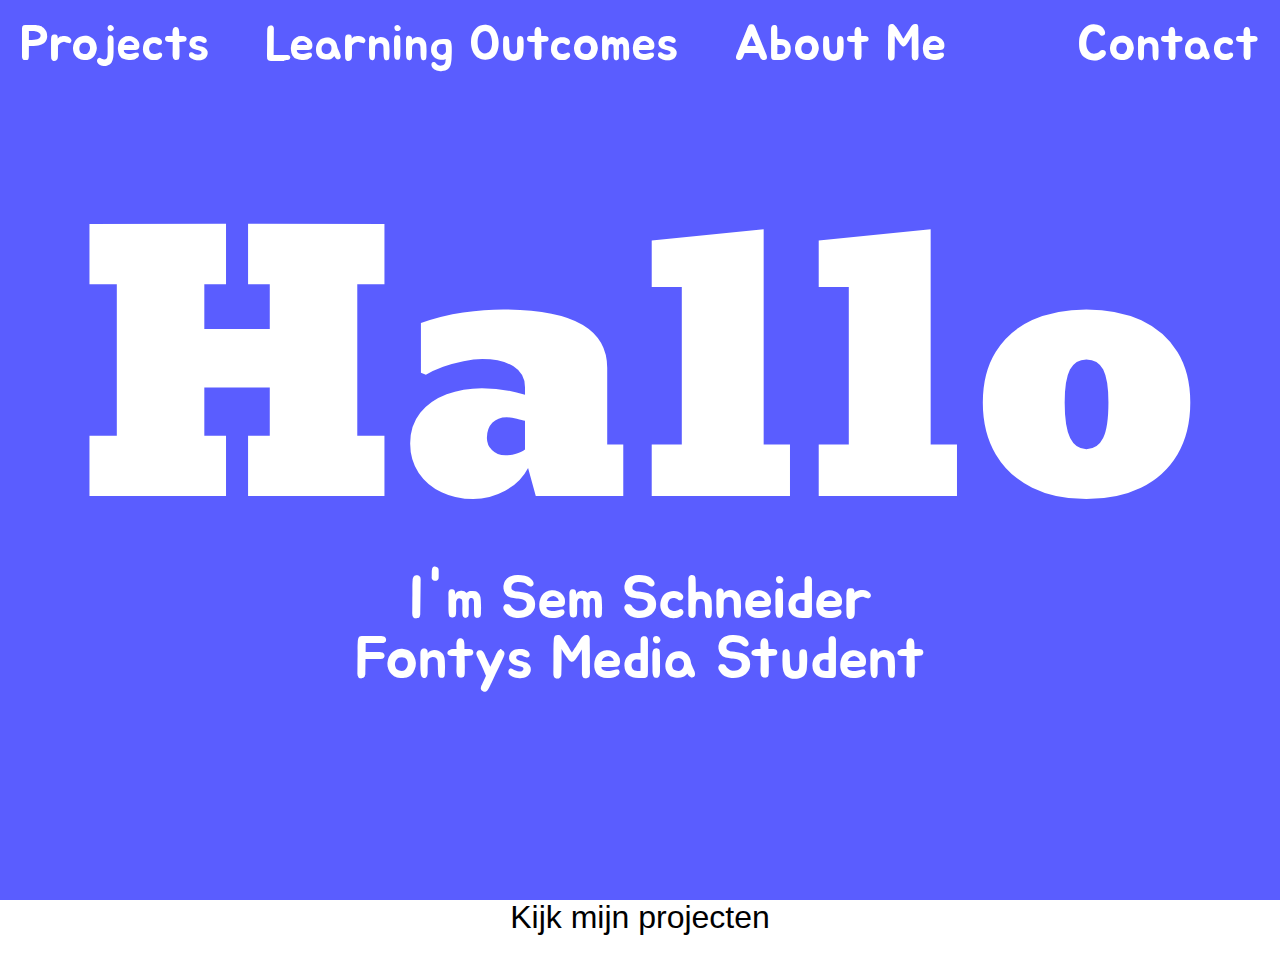
==== index.html @ 15850dd8 "homescreen" ====
<!DOCTYPE html>
<html lang="en">
<head>
    <meta charset="UTF-8">
    <meta name="viewport" content="width=device-width, initial-scale=1.0">
    <title>Sem Portfolio</title>

    <link rel="stylesheet" href="styles/Reset.css">
    <link rel="stylesheet" href="styles/Style.css">
 
    <style>
        @import url('https://fonts.googleapis.com/css2?family=Jua&family=Madimi+One&family=Ojuju:wght@200..800&display=swap');    
        @import url('https://fonts.googleapis.com/css2?family=Angkor&family=Jua&family=Madimi+One&family=Ojuju:wght@200..800&display=swap');
    </style>
        

<body>
    <header class="fullscreen-header">
        <nav class="top-nav">
            <a href="#projecten">Projects</a>
            <a href="#learning-outcomes">Learning Outcomes</a>
            <a href="#aboutMe">About Me</a>
        </nav>
        <nav class="top-nav-right">
            <a href="#contact">Contact</a>
        </nav>
        <div class="center-content">
            <h1>Hallo</h1>
            <p>I'm Sem Schneider</p>
            <p2>Fontys Media Student</p2>
        </div>
    </header>
    <section class="content-section">
        <h2>Kijk mijn projecten</h2>
        <!-- Hier kun je projectinhoud toevoegen -->
    </section>
</body>
</html>
---- styles/Style.css ----
/* Basisopmaak voor body en reset */
* {
    margin: 0;
    padding: 0;
    box-sizing: border-box;
}

body {
    font-family: Arial, sans-serif;
}

/* Fullscreen header */
.fullscreen-header {
    display: flex;
    flex-direction: column;
    justify-content: center;
    align-items: center;
    height: 100vh;
    background-color: #5A5DFF;
    text-align: center;
    position: relative;
}

/* Top navigatie */
.top-nav {
    position: absolute;
    top: 20px;
    left: 20px;
    font-family: 'Jua', sans-serif;
    font-size: 50px;
}

.top-nav a {
    margin-right: 40px;
    color: white;
    text-decoration: none;
    
}

/* Rechts navigatie */

.top-nav-right {
    position: absolute;
    top: 20px;
    right: 20px;
    font-family: 'Jua', sans-serif;
    font-size: 50px;
}

.top-nav-right a {
    color: white;
    text-decoration: none;
    
}

/* Center content */
.center-content h1 {
    font-size: 350px;
    margin-bottom: 10px;
    font-family: 'Angkor', sans-serif;
    color: white;
}

.center-content p {
    font-size: 60px;
    font-family: 'Jua';
    color: white;

}
.center-content p2 {
    font-size: 60px;
    font-family: 'Jua';
    color: white;
}

/* Content sectie */
.content-section {
    background-color: white;
    padding: 1px;
    text-align: center;
}

.content-section h2 {
    font-size: 2em;
    margin-bottom: 20px;
}

* {
    margin: 0;
    padding: 0;
    box-sizing: border-box;
}
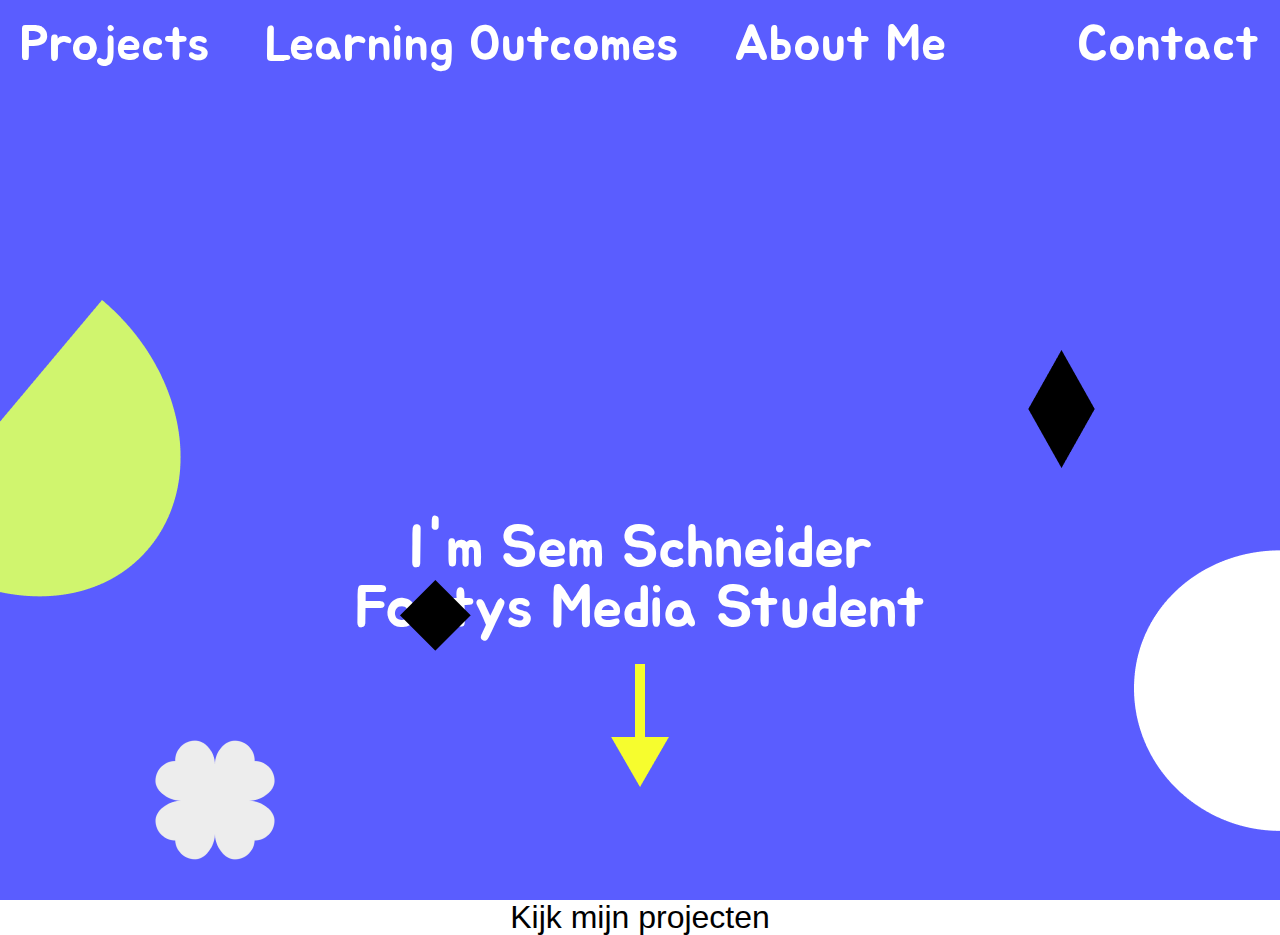
==== commit cc1b476f: "animatie Header" ====
--- a/index.html
+++ b/index.html
@@ -7,6 +7,7 @@
 
     <link rel="stylesheet" href="styles/Reset.css">
     <link rel="stylesheet" href="styles/Style.css">
+    
  
     <style>
         @import url('https://fonts.googleapis.com/css2?family=Jua&family=Madimi+One&family=Ojuju:wght@200..800&display=swap');    
@@ -25,14 +26,25 @@
             <a href="#contact">Contact</a>
         </nav>
         <div class="center-content">
-            <h1>Hallo</h1>
+            <h1 class="animated-text"></h1>
             <p>I'm Sem Schneider</p>
-            <p2>Fontys Media Student</p2>
+            <p2>Fontys Media Student</p2>    
         </div>
-    </header>
+        <img src="images/Arrow 1.png" alt="arrow" class="arrow-img">
+        
+       
+    </header> 
+    
+    <div class="vectors">
+            <img src="images/clover.png" class="clover1-img">
+            <img src="images/clover2.png" class="clover2-img">
+            <img src="images/Ellipse 1.png" class="ellipse1-img">
+            <img src="images/Ellipse 2.png" class="ellipse2-img">
+            <img src="images/Group 1.png" class="diamond-img">
+            <img src="images/Rectangle 1.png" class="rectangle1-img">
+        </div>
     <section class="content-section">
         <h2>Kijk mijn projecten</h2>
-        <!-- Hier kun je projectinhoud toevoegen -->
     </section>
 </body>
 </html>
--- a/styles/Style.css
+++ b/styles/Style.css
@@ -53,12 +53,18 @@
     
 }
 
+
+.center-content {
+    position: relative;
+    text-align: center;
+    margin-top: 100px;
+}
 /* Center content */
 .center-content h1 {
-    font-size: 350px;
-    margin-bottom: 10px;
+    font-size: 280px;
     font-family: 'Angkor', sans-serif;
     color: white;
+    
 }
 
 .center-content p {
@@ -71,6 +77,7 @@
     font-size: 60px;
     font-family: 'Jua';
     color: white;
+    
 }
 
 /* Content sectie */
@@ -82,7 +89,7 @@
 
 .content-section h2 {
     font-size: 2em;
-    margin-bottom: 20px;
+    
 }
 
 * {
@@ -90,3 +97,252 @@
     padding: 0;
     box-sizing: border-box;
 }
+
+.arrow-img {
+    position: relative;
+    top: 25px;
+}
+
+.clover1-img {
+size: 70%;
+position: absolute; 
+top: 90px; 
+left: 1500px;
+}
+
+.clover2-img {
+    size: 70%;
+    position: absolute; 
+    top: 735px; 
+    left: 150px;
+}
+
+.ellipse1-img {
+    size: 70%;
+    position: absolute; 
+    top: 300px; 
+    left: 0px
+} 
+
+.ellipse2-img {
+    size: 70%;
+    position: absolute; 
+    top: 550px; 
+    right: 0px;
+}
+
+.diamond-img {
+    size: 70%;
+    position: absolute; 
+    top: 350px; 
+    right: 180px;   
+}
+
+.rectangle1-img{
+    size: 70%;
+    position: absolute; 
+    top: 580px; 
+    left: 400px;   
+}
+
+
+/* Basisopmaak voor body en reset */
+* {
+    margin: 0;
+    padding: 0;
+    box-sizing: border-box;
+}
+
+body {
+    font-family: Arial, sans-serif;
+}
+
+/* Fullscreen header */
+.fullscreen-header {
+    display: flex;
+    flex-direction: column;
+    justify-content: center;
+    align-items: center;
+    height: 100vh;
+    background-color: #5A5DFF;
+    text-align: center;
+    position: relative;
+}
+
+/* Top navigatie */
+.top-nav {
+    position: absolute;
+    top: 20px;
+    left: 20px;
+    font-family: 'Jua', sans-serif;
+    font-size: 50px;
+}
+
+.top-nav a {
+    margin-right: 40px;
+    color: white;
+    text-decoration: none;
+    
+}
+
+/* Rechts navigatie */
+
+.top-nav-right {
+    position: absolute;
+    top: 20px;
+    right: 20px;
+    font-family: 'Jua', sans-serif;
+    font-size: 50px;
+}
+
+.top-nav-right a {
+    color: white;
+    text-decoration: none;
+    
+}
+
+
+.center-content {
+    position: relative;
+    text-align: center;
+    margin-top: 100px;
+}
+/* Center content */
+.center-content h1 {
+    font-size: 280px;
+    font-family: 'Angkor', sans-serif;
+    color: white;
+    
+}
+
+.center-content p {
+    font-size: 60px;
+    font-family: 'Jua';
+    color: white;
+
+}
+.center-content p2 {
+    font-size: 60px;
+    font-family: 'Jua';
+    color: white;
+    
+}
+
+/* Content sectie */
+.content-section {
+    background-color: white;
+    padding: 1px;
+    text-align: center;
+}
+
+.content-section h2 {
+    font-size: 2em;
+    
+}
+
+* {
+    margin: 0;
+    padding: 0;
+    box-sizing: border-box;
+}
+
+.arrow-img {
+    position: relative;
+    top: 25px;
+}
+
+.clover1-img {
+size: 70%;
+position: absolute; 
+top: 90px; 
+left: 1500px;
+}
+
+.clover2-img {
+    size: 70%;
+    position: absolute; 
+    top: 735px; 
+    left: 150px;
+}
+
+.ellipse1-img {
+    size: 70%;
+    position: absolute; 
+    top: 300px; 
+    left: 0px
+} 
+
+.ellipse2-img {
+    size: 70%;
+    position: absolute; 
+    top: 550px; 
+    right: 0px;
+}
+
+.diamond-img {
+    size: 70%;
+    position: absolute; 
+    top: 350px; 
+    right: 180px;   
+}
+
+.rectangle1-img{
+    size: 70%;
+    position: absolute; 
+    top: 580px; 
+    left: 400px;   
+}
+
+
+.animated-text {
+    font-size: 280px;
+    font-family: 'Angkor', sans-serif;
+    color: white;
+    position: relative;
+    text-align: center;
+}
+
+.animated-text::after {
+    content: "Hallo";
+    animation: changeText 15s infinite; 
+    display: inline-block;
+    opacity: 0;
+    transform: scale(0.8); 
+    transition: opacity 0.5s ease, transform 0.5s ease; 
+}
+
+
+@keyframes changeText {
+    0%, 20% {
+        content: "Hallo!";
+        opacity: 1;
+        transform: scale(1); 
+    }
+    22%, 25% {
+        opacity: 0;
+        transform: scale(0.8);
+    }
+    27%, 47% {
+        content: "Hello!";
+        opacity: 1;
+        transform: scale(1);
+    }
+    49%, 52% {
+        opacity: 0;
+        transform: scale(0.8);
+    }
+    54%, 74% {
+        content: "Ciao!";
+        opacity: 1;
+        transform: scale(1);
+    }
+    76%, 79% {
+        opacity: 0;
+        transform: scale(0.8);
+    }
+    81%, 100% {
+        content: "Hallo!";
+        opacity: 1;
+        transform: scale(1);
+    }
+}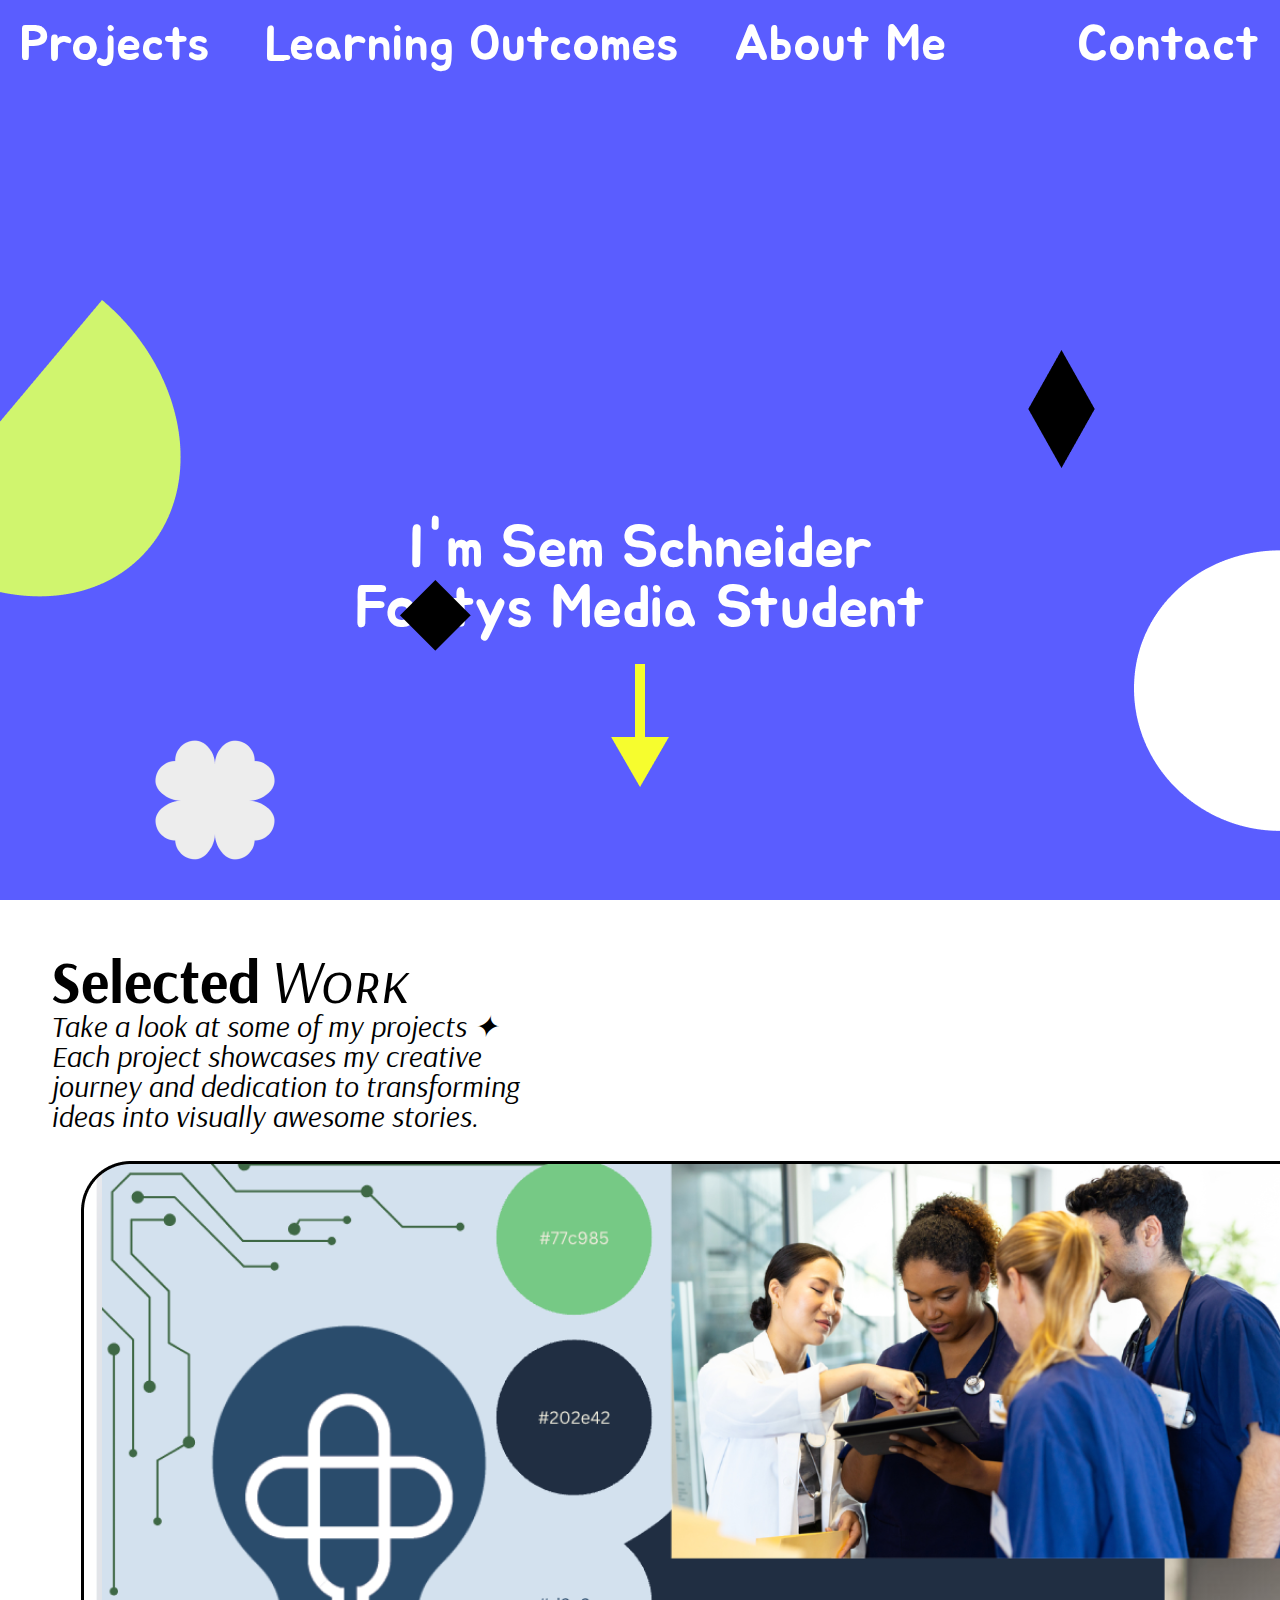
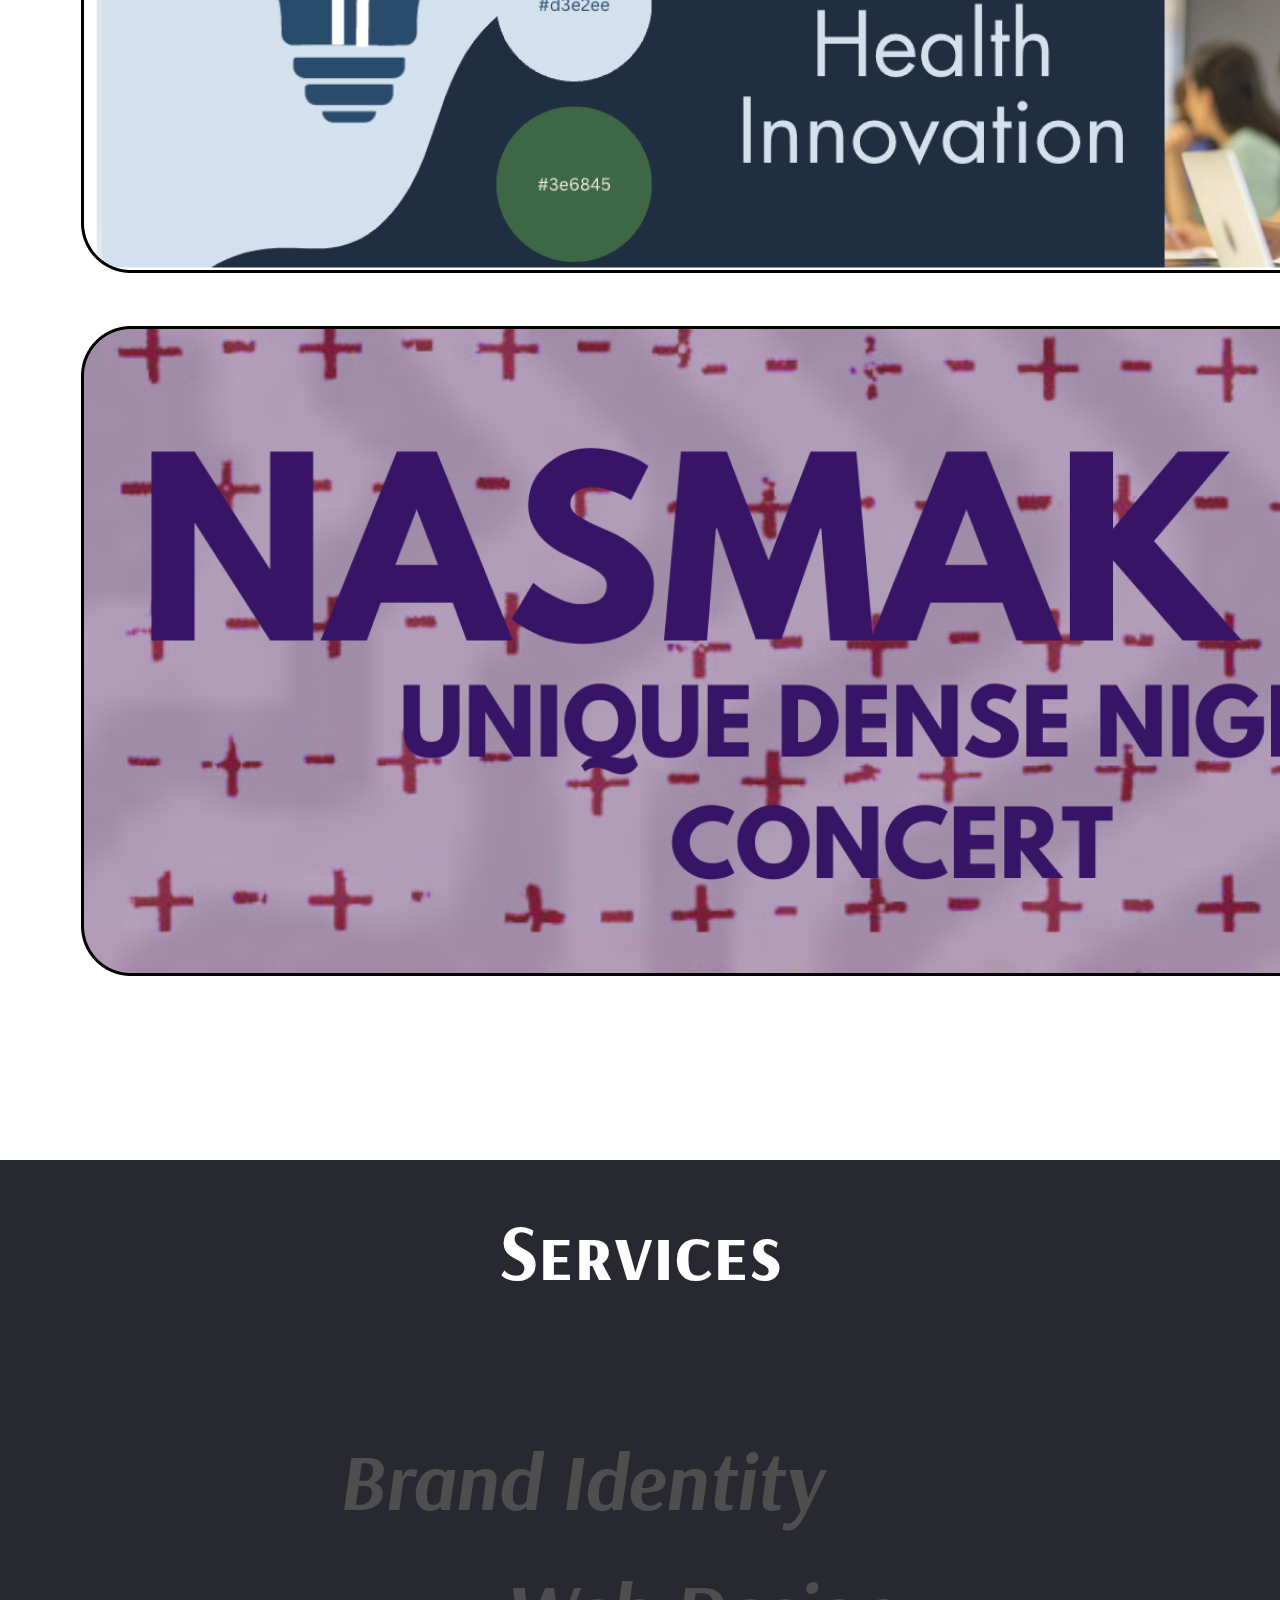
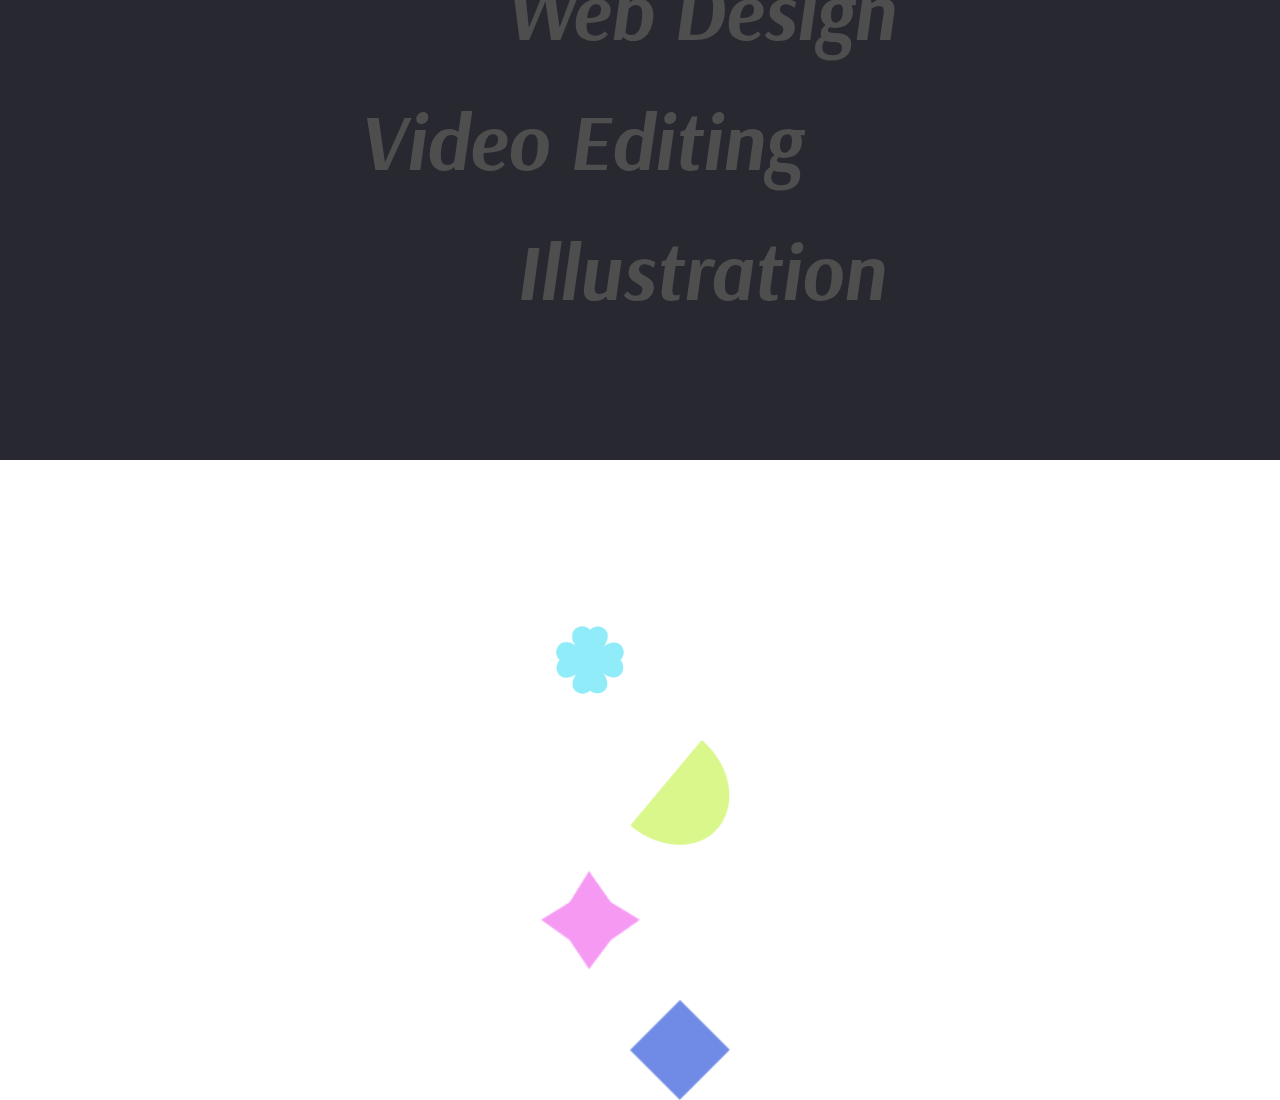
==== commit 92bd9283: "projects and servicelist" ====
--- a/index.html
+++ b/index.html
@@ -12,6 +12,7 @@
     <style>
         @import url('https://fonts.googleapis.com/css2?family=Jua&family=Madimi+One&family=Ojuju:wght@200..800&display=swap');    
         @import url('https://fonts.googleapis.com/css2?family=Angkor&family=Jua&family=Madimi+One&family=Ojuju:wght@200..800&display=swap');
+        @import url('https://fonts.googleapis.com/css2?family=Arsenal:wght@400;700&family=Arsenal+SC:ital,wght@0,400;1,400&display=swap');
     </style>
         
 
@@ -31,8 +32,6 @@
             <p2>Fontys Media Student</p2>    
         </div>
         <img src="images/Arrow 1.png" alt="arrow" class="arrow-img">
-        
-       
     </header> 
     
     <div class="vectors">
@@ -43,8 +42,39 @@
             <img src="images/Group 1.png" class="diamond-img">
             <img src="images/Rectangle 1.png" class="rectangle1-img">
         </div>
+
     <section class="content-section">
-        <h2>Kijk mijn projecten</h2>
+        <h2>
+            <span class="selected">Selected</span> 
+            <span class="work">Work</span>
+        </h2>        
+        <p class="intro-text">
+            Take a look at some of my projects ✦ <br> Each project showcases my creative journey and dedication to transforming ideas into visually awesome stories.
+        </p>
+        <div class="imgProjects">
+            <img src="images/Health (2).png" class="healthcare">
+            <img src="images/Nasmak.png" class="nasmak">
+        </div>
     </section>
+
+    <section class="fullscreen-services">
+        <h2>Services</h2>
+        <div class="service-list">
+            <p class="service-item item1">Brand Identity</p>
+            <p class="service-item item2">Web Design</p>
+            <p class="service-item item3">Video Editing</p>
+            <p class="service-item item4">Illustration</p>
+        </div>
+        <div class="vectors-services">
+            <img src="images/clover3.png" class="vector clover3-img">
+            <img src="images/Ellipse 3.png" class="vector ellipse3-img">
+            <img src="images/diamond2.png" class="vector diamond2-img">
+            <img src="images/diamond3.png" class="vector diamond3-img">
+        </div>
+    </section>
+    
+
+
+
 </body>
 </html>
--- a/styles/Style.css
+++ b/styles/Style.css
@@ -228,23 +228,7 @@
     
 }
 
-/* Content sectie */
-.content-section {
-    background-color: white;
-    padding: 1px;
-    text-align: center;
-}
-
-.content-section h2 {
-    font-size: 2em;
-    
-}
-
-* {
-    margin: 0;
-    padding: 0;
-    box-sizing: border-box;
-}
+
 
 .arrow-img {
     position: relative;
@@ -345,4 +329,140 @@
         opacity: 1;
         transform: scale(1);
     }
+}
+
+.content-section {
+    background-color: white;
+    padding: 1px;
+    text-align: left;
+    margin-left: 50px;
+    margin-top: 50px;
+}
+
+.selected {
+    font-family: 'Arsenal', sans-serif;
+    font-weight: 700; 
+    font-size: 60px;
+}
+
+
+.work {
+    font-family: 'Arsenal SC', sans-serif;
+    font-style: italic; 
+    font-size: 60px;
+}
+
+.intro-text {
+    font-size: 30px;         
+    font-family: 'Arsenal', sans-serif; 
+    font-style: italic;
+max-width: 39%;
+}
+
+.imgProjects {
+    size: 90%;
+    align-items: center;
+    padding: 30px;
+    
+}
+
+.healthcare {
+    margin-bottom: 50px;
+}
+
+.fullscreen-services {
+    background-color: #282830; /* Donkergrijze achtergrond */
+    height: 100vh;           
+    display: flex;
+    flex-direction: column;
+    justify-content: flex-start;
+    align-items: center;
+    text-align: center;
+    margin-top: 150px; 
+}
+
+.fullscreen-services h2 {
+    font-size: 80px;
+    font-family: 'Arsenal SC', sans-serif;
+    font-weight: 800;
+    color: white;
+    margin-top: 50px;
+}
+
+/* Service lijst in kolom opstelling */
+.service-list {
+    display: flex;
+    flex-direction: column;
+    align-items: center;
+    gap: 50px; /* Ruimte tussen de items */
+    margin-top: 150px;
+}
+
+/* Stijl voor de service items */
+.service-item {
+    font-size: 80px;
+    font-family: 'Arsenal', sans-serif;
+    font-weight: 800;
+    font-style: italic;
+    color: #4e4e4e; /* Donkergrijze kleur voor tekst */
+    transition: color 0.3s ease; /* Zachte overgang bij hover */
+}
+
+/* Zigzag uitlijning */
+.item1 {
+    transform: translateX(-60px); 
+}
+
+.item2 {
+    transform: translateX(60px); 
+}
+
+.item3 {
+    transform: translateX(-60px); 
+}
+
+.item4 {
+    transform: translateX(60px); 
+}
+
+/* Hover effect om de tekst wit te maken */
+.service-item:hover {
+    color: white;
+}
+
+/* Vectorafbeeldingen rond de service items */
+.vectors-services {
+    position: relative;
+}
+
+.vector {
+    position: absolute;
+    width: 100px; /* Aanpassen op basis van voorkeur */
+    height: auto;
+    opacity: 0.8;
+}
+
+/* Specifieke posities voor elke vector */
+.clover3-img {
+    top: 300px;    /* Aanpassing om achter "Brand Identity" te positioneren */
+    left: -100px;
+    z-index: 1;
+}
+
+.ellipse3-img {
+    top: 430px;    /* Aanpassing om voor "Web Design" te positioneren */
+    right: -90px;
+    z-index: 3;
+}
+
+.diamond2-img {
+    top: 560px;    /* Aanpassing om achter "Video Editing" te positioneren */
+    left: -100px;
+    z-index: 1;
+}
+
+.diamond3-img {
+    top: 690px;    /* Aanpassing om achter "Illustration" te positioneren */
+    right: -90px;
+    z-index: 1;
 }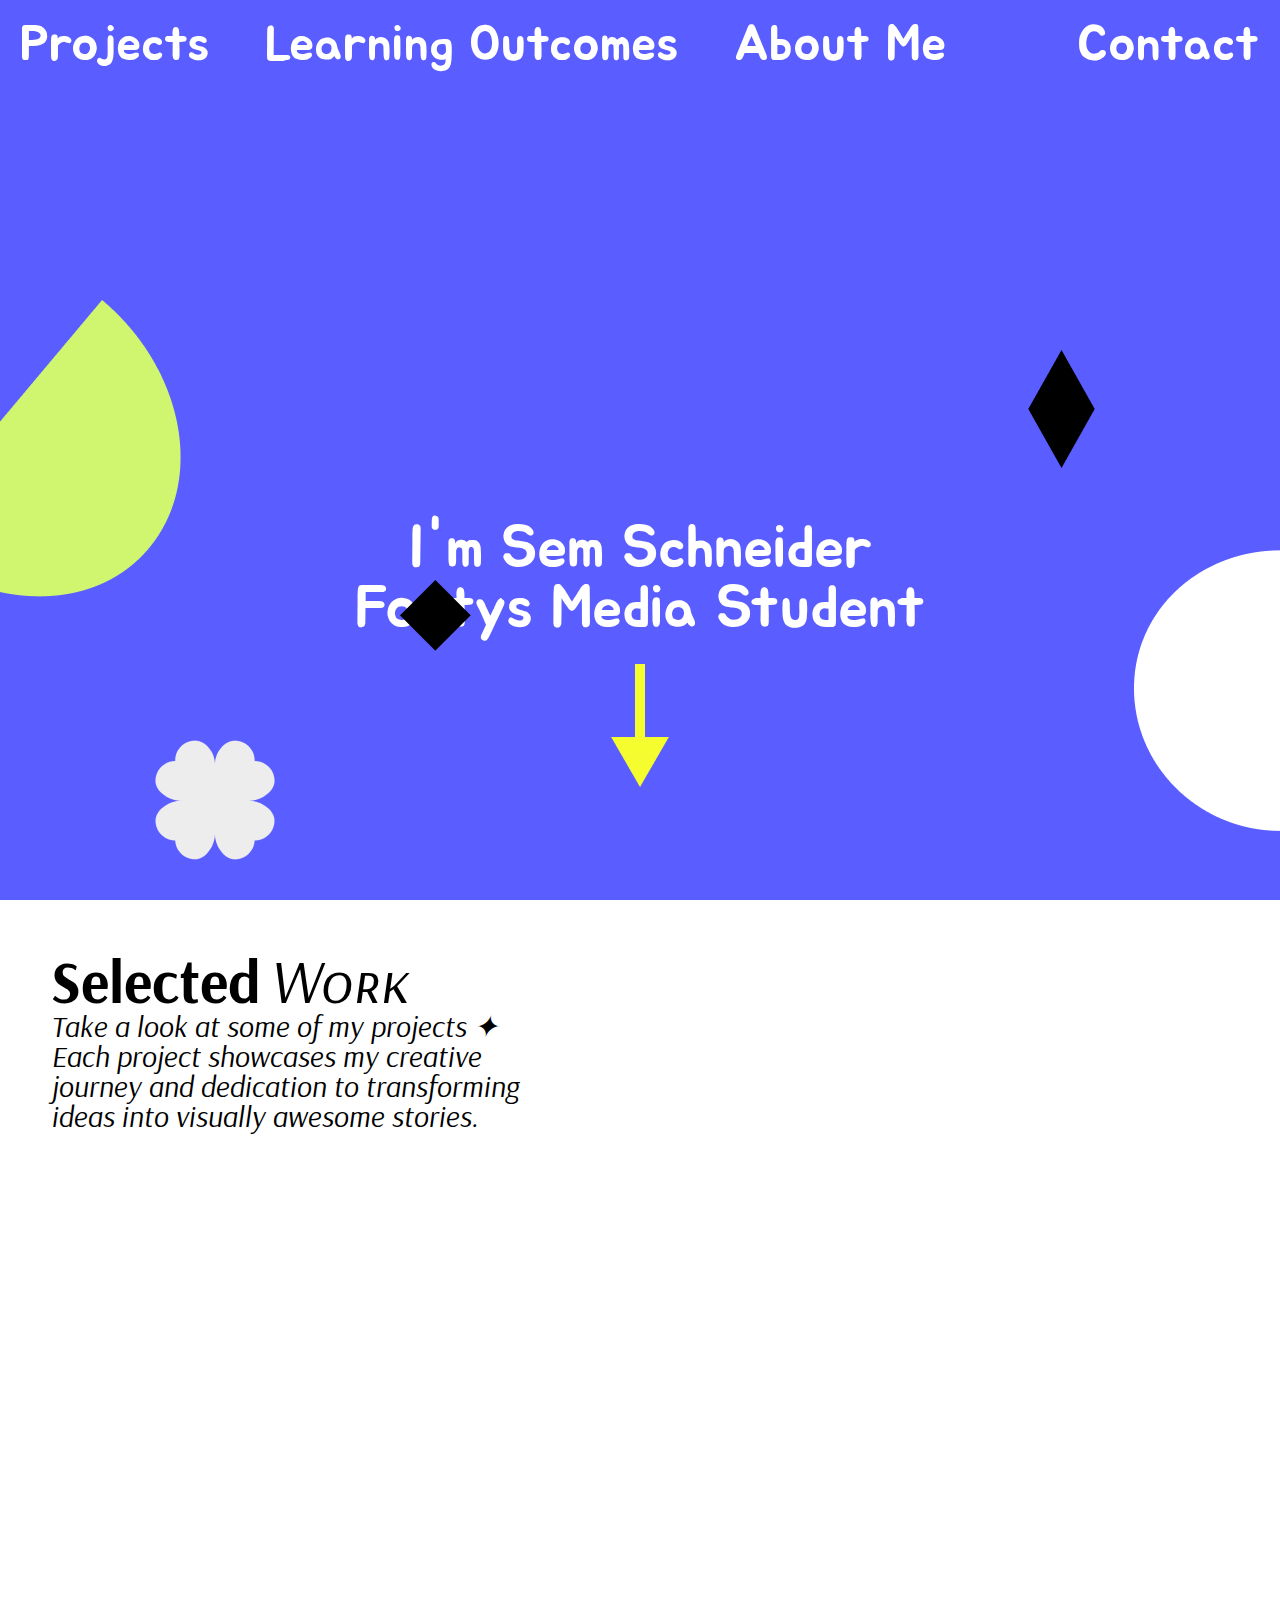
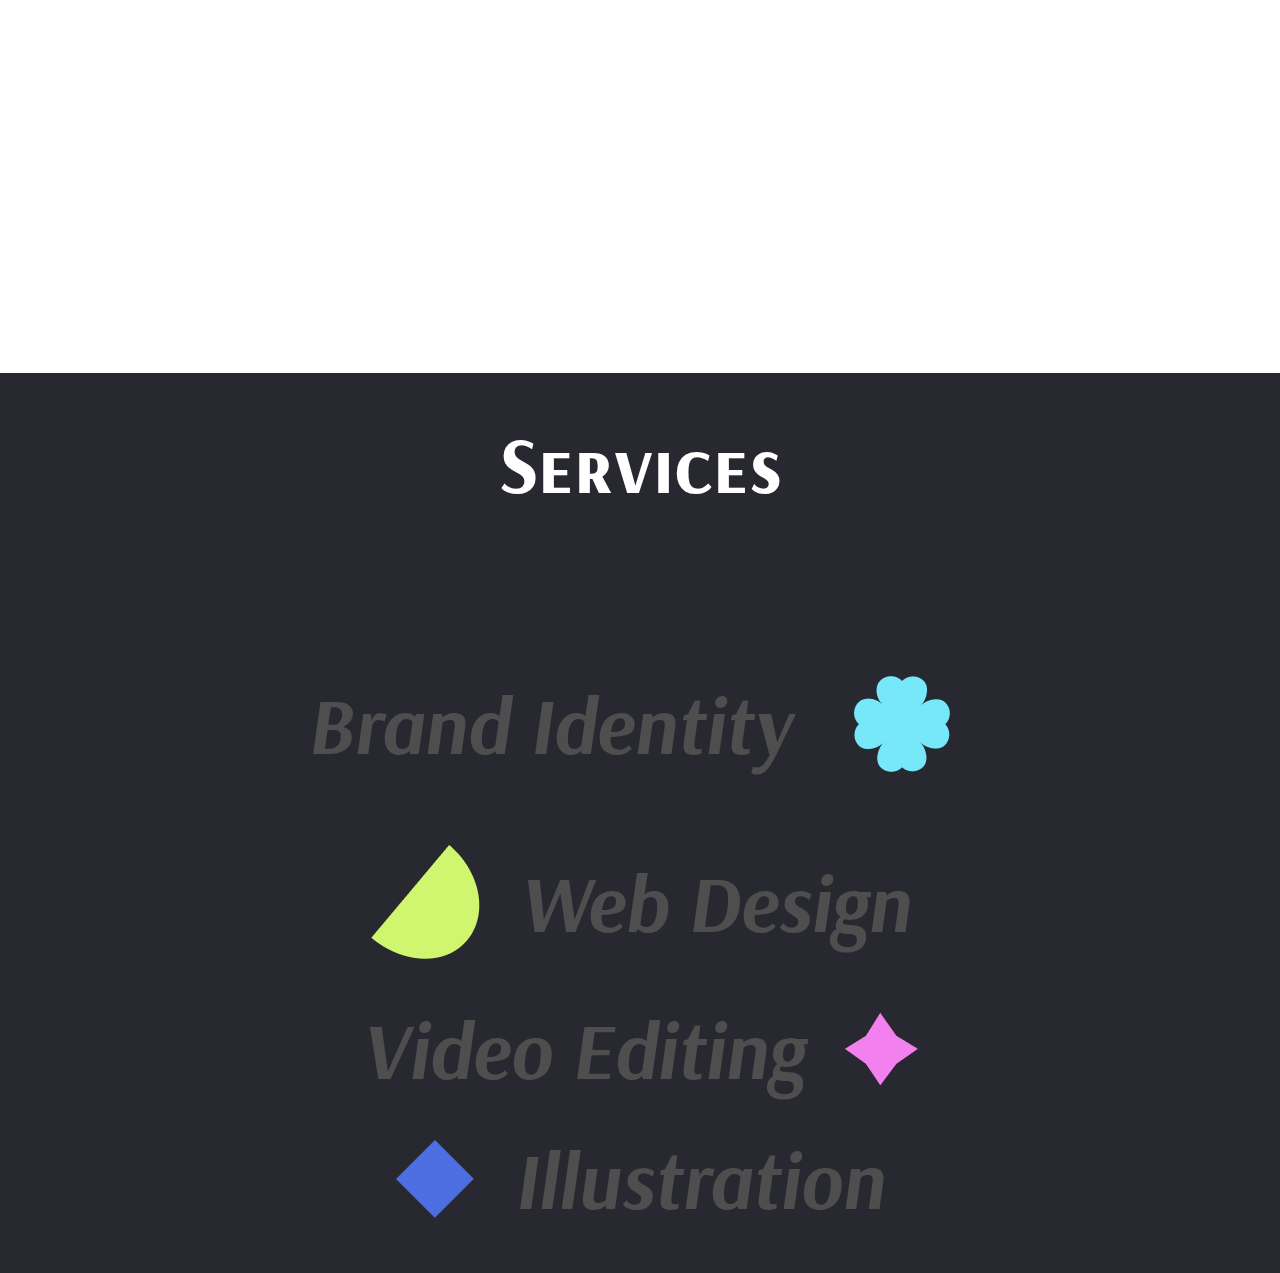
==== commit 57c42975: "vector fix" ====
--- a/index.html
+++ b/index.html
@@ -8,19 +8,19 @@
     <link rel="stylesheet" href="styles/Reset.css">
     <link rel="stylesheet" href="styles/Style.css">
     
- 
+    
     <style>
         @import url('https://fonts.googleapis.com/css2?family=Jua&family=Madimi+One&family=Ojuju:wght@200..800&display=swap');    
         @import url('https://fonts.googleapis.com/css2?family=Angkor&family=Jua&family=Madimi+One&family=Ojuju:wght@200..800&display=swap');
         @import url('https://fonts.googleapis.com/css2?family=Arsenal:wght@400;700&family=Arsenal+SC:ital,wght@0,400;1,400&display=swap');
     </style>
         
-
+    
 <body>
     <header class="fullscreen-header">
         <nav class="top-nav">
             <a href="#projecten">Projects</a>
-            <a href="#learning-outcomes">Learning Outcomes</a>
+            <a href="learningOutcomes.html">Learning Outcomes</a>
             <a href="#aboutMe">About Me</a>
         </nav>
         <nav class="top-nav-right">
@@ -52,29 +52,40 @@
             Take a look at some of my projects ✦ <br> Each project showcases my creative journey and dedication to transforming ideas into visually awesome stories.
         </p>
         <div class="imgProjects">
-            <img src="images/Health (2).png" class="healthcare">
-            <img src="images/Nasmak.png" class="nasmak">
+            <a href="files/Branding Project.pdf" target="_blank">
+                <img src="images/Health (2).png" class="healthcare" alt="Branding Opdracht">
+            </a>
+            <a href="files/Media Campaign.pdf" target="_blank">
+                <img src="images/Nasmak.png" class="nasmak" alt="Media Campaign">
+            </a>
         </div>
     </section>
 
     <section class="fullscreen-services">
         <h2>Services</h2>
-        <div class="service-list">
-            <p class="service-item item1">Brand Identity</p>
-            <p class="service-item item2">Web Design</p>
-            <p class="service-item item3">Video Editing</p>
-            <p class="service-item item4">Illustration</p>
-        </div>
-        <div class="vectors-services">
-            <img src="images/clover3.png" class="vector clover3-img">
-            <img src="images/Ellipse 3.png" class="vector ellipse3-img">
-            <img src="images/diamond2.png" class="vector diamond2-img">
-            <img src="images/diamond3.png" class="vector diamond3-img">
-        </div>
+<div class="service-list">
+    <div class="service-item">
+        <p>Brand Identity</p>
+        <img src="images/clover3.png" alt="Clover" class="vector">
+    </div>
+    <div class="service-item">
+        <img src="images/Ellipse 3.png" alt="Ellipse" class="vector">
+        <p>Web Design</p>
+    </div>
+    <div class="service-item">
+        <p>Video Editing</p>
+        <img src="images/diamond2.png" alt="Diamond" class="vector">
+    </div>
+    <div class="service-item">
+        <img src="images/diamond3.png" alt="Diamond" class="vector">
+        <p>Illustration</p>
+    </div>
+</div>
+
     </section>
     
 
-
+    <script src="script.js"></script>
 
 </body>
 </html>
--- a/styles/Style.css
+++ b/styles/Style.css
@@ -1,4 +1,4 @@
-/* Basisopmaak voor body en reset */
+
 * {
     margin: 0;
     padding: 0;
@@ -9,7 +9,7 @@
     font-family: Arial, sans-serif;
 }
 
-/* Fullscreen header */
+
 .fullscreen-header {
     display: flex;
     flex-direction: column;
@@ -21,7 +21,153 @@
     position: relative;
 }
 
-/* Top navigatie */
+
+.top-nav {
+    position: relative;
+    top: 20px;
+    left: 20px;
+    font-family: 'Jua', sans-serif;
+    font-size: 50px;
+}
+
+.top-nav a {
+    margin-right: 40px;
+    color: white;
+    text-decoration: none;
+    
+}
+
+
+.top-nav-right {
+    position: relative;
+    top: 20px;
+    right: 20px;
+    font-family: 'Jua', sans-serif;
+    font-size: 50px;
+}
+
+.top-nav-right a {
+    color: white;
+    text-decoration: none;
+    
+}
+
+
+.center-content {
+    position: relative;
+    text-align: center;
+    margin-top: 100px;
+}
+
+.center-content h1 {
+    font-size: 280px;
+    font-family: 'Angkor', sans-serif;
+    color: white;
+    
+}
+
+.center-content p {
+    font-size: 60px;
+    font-family: 'Jua';
+    color: white;
+
+}
+.center-content p2 {
+    font-size: 60px;
+    font-family: 'Jua';
+    color: white;
+    
+}
+
+
+.content-section {
+    background-color: white;
+    padding: 1px;
+    text-align: center;
+}
+
+.content-section h2 {
+    font-size: 2em;
+    
+}
+
+* {
+    margin: 0;
+    padding: 0;
+    box-sizing: border-box;
+}
+
+.arrow-img {
+    position: relative;
+    top: 25px;
+}
+
+.clover1-img {
+size: 70%;
+position: absolute; 
+top: 90px; 
+left: 1500px;
+}
+
+.clover2-img {
+    size: 70%;
+    position: absolute; 
+    top: 735px; 
+    left: 150px;
+}
+
+.ellipse1-img {
+    size: 70%;
+    position: absolute; 
+    top: 300px; 
+    left: 0px
+} 
+
+.ellipse2-img {
+    size: 70%;
+    position: absolute; 
+    top: 550px; 
+    right: 0px;
+}
+
+.diamond-img {
+    size: 70%;
+    position: absolute; 
+    top: 350px; 
+    right: 180px;   
+}
+
+.rectangle1-img{
+    size: 70%;
+    position: absolute; 
+    top: 580px; 
+    left: 400px;   
+}
+
+
+* {
+    margin: 0;
+    padding: 0;
+    box-sizing: border-box;
+}
+
+body {
+    font-family: Arial, sans-serif;
+}
+
+
+.fullscreen-header {
+    display: flex;
+    flex-direction: column;
+    justify-content: center;
+    align-items: center;
+    height: 100vh;
+    background-color: #5A5DFF;
+    text-align: center;
+    position: relative;
+}
+
+
 .top-nav {
     position: absolute;
     top: 20px;
@@ -37,7 +183,7 @@
     
 }
 
-/* Rechts navigatie */
+
 
 .top-nav-right {
     position: absolute;
@@ -59,155 +205,7 @@
     text-align: center;
     margin-top: 100px;
 }
-/* Center content */
-.center-content h1 {
-    font-size: 280px;
-    font-family: 'Angkor', sans-serif;
-    color: white;
-    
-}
-
-.center-content p {
-    font-size: 60px;
-    font-family: 'Jua';
-    color: white;
-
-}
-.center-content p2 {
-    font-size: 60px;
-    font-family: 'Jua';
-    color: white;
-    
-}
-
-/* Content sectie */
-.content-section {
-    background-color: white;
-    padding: 1px;
-    text-align: center;
-}
-
-.content-section h2 {
-    font-size: 2em;
-    
-}
-
-* {
-    margin: 0;
-    padding: 0;
-    box-sizing: border-box;
-}
-
-.arrow-img {
-    position: relative;
-    top: 25px;
-}
-
-.clover1-img {
-size: 70%;
-position: absolute; 
-top: 90px; 
-left: 1500px;
-}
-
-.clover2-img {
-    size: 70%;
-    position: absolute; 
-    top: 735px; 
-    left: 150px;
-}
-
-.ellipse1-img {
-    size: 70%;
-    position: absolute; 
-    top: 300px; 
-    left: 0px
-} 
-
-.ellipse2-img {
-    size: 70%;
-    position: absolute; 
-    top: 550px; 
-    right: 0px;
-}
-
-.diamond-img {
-    size: 70%;
-    position: absolute; 
-    top: 350px; 
-    right: 180px;   
-}
-
-.rectangle1-img{
-    size: 70%;
-    position: absolute; 
-    top: 580px; 
-    left: 400px;   
-}
-
-
-/* Basisopmaak voor body en reset */
-* {
-    margin: 0;
-    padding: 0;
-    box-sizing: border-box;
-}
-
-body {
-    font-family: Arial, sans-serif;
-}
-
-/* Fullscreen header */
-.fullscreen-header {
-    display: flex;
-    flex-direction: column;
-    justify-content: center;
-    align-items: center;
-    height: 100vh;
-    background-color: #5A5DFF;
-    text-align: center;
-    position: relative;
-}
-
-/* Top navigatie */
-.top-nav {
-    position: absolute;
-    top: 20px;
-    left: 20px;
-    font-family: 'Jua', sans-serif;
-    font-size: 50px;
-}
-
-.top-nav a {
-    margin-right: 40px;
-    color: white;
-    text-decoration: none;
-    
-}
-
-/* Rechts navigatie */
-
-.top-nav-right {
-    position: absolute;
-    top: 20px;
-    right: 20px;
-    font-family: 'Jua', sans-serif;
-    font-size: 50px;
-}
-
-.top-nav-right a {
-    color: white;
-    text-decoration: none;
-    
-}
-
-
-.center-content {
-    position: relative;
-    text-align: center;
-    margin-top: 100px;
-}
-/* Center content */
+
 .center-content h1 {
     font-size: 280px;
     font-family: 'Angkor', sans-serif;
@@ -370,8 +368,25 @@
     margin-bottom: 50px;
 }
 
+.imgProjects img {
+    width: 60%;
+    transform: scale(0.8);
+    transform-origin: center center; 
+    transition: transform 1s ease, width 1s ease, opacity 0.5s ease;
+    opacity: 0; 
+}
+
+.imgProjects img.grow {
+    width: 90%; 
+    transform: scale(1); 
+    opacity: 1; 
+}
+
+
+
+
 .fullscreen-services {
-    background-color: #282830; /* Donkergrijze achtergrond */
+    background-color: #282830; 
     height: 100vh;           
     display: flex;
     flex-direction: column;
@@ -389,26 +404,31 @@
     margin-top: 50px;
 }
 
-/* Service lijst in kolom opstelling */
+
 .service-list {
     display: flex;
     flex-direction: column;
     align-items: center;
-    gap: 50px; /* Ruimte tussen de items */
+    gap: 50px; 
     margin-top: 150px;
 }
 
-/* Stijl voor de service items */
 .service-item {
+    display: flex;
+    align-items: center;
+    gap: 40px; 
     font-size: 80px;
     font-family: 'Arsenal', sans-serif;
     font-weight: 800;
     font-style: italic;
-    color: #4e4e4e; /* Donkergrijze kleur voor tekst */
-    transition: color 0.3s ease; /* Zachte overgang bij hover */
-}
-
-/* Zigzag uitlijning */
+    color: #4e4e4e; 
+    transition: color 0.3s ease; 
+}
+
+.service-item p {
+    margin: 0;
+}
+
 .item1 {
     transform: translateX(-60px); 
 }
@@ -425,44 +445,11 @@
     transform: translateX(60px); 
 }
 
-/* Hover effect om de tekst wit te maken */
+
 .service-item:hover {
     color: white;
 }
 
-/* Vectorafbeeldingen rond de service items */
 .vectors-services {
     position: relative;
-}
-
-.vector {
-    position: absolute;
-    width: 100px; /* Aanpassen op basis van voorkeur */
-    height: auto;
-    opacity: 0.8;
-}
-
-/* Specifieke posities voor elke vector */
-.clover3-img {
-    top: 300px;    /* Aanpassing om achter "Brand Identity" te positioneren */
-    left: -100px;
-    z-index: 1;
-}
-
-.ellipse3-img {
-    top: 430px;    /* Aanpassing om voor "Web Design" te positioneren */
-    right: -90px;
-    z-index: 3;
-}
-
-.diamond2-img {
-    top: 560px;    /* Aanpassing om achter "Video Editing" te positioneren */
-    left: -100px;
-    z-index: 1;
-}
-
-.diamond3-img {
-    top: 690px;    /* Aanpassing om achter "Illustration" te positioneren */
-    right: -90px;
-    z-index: 1;
 }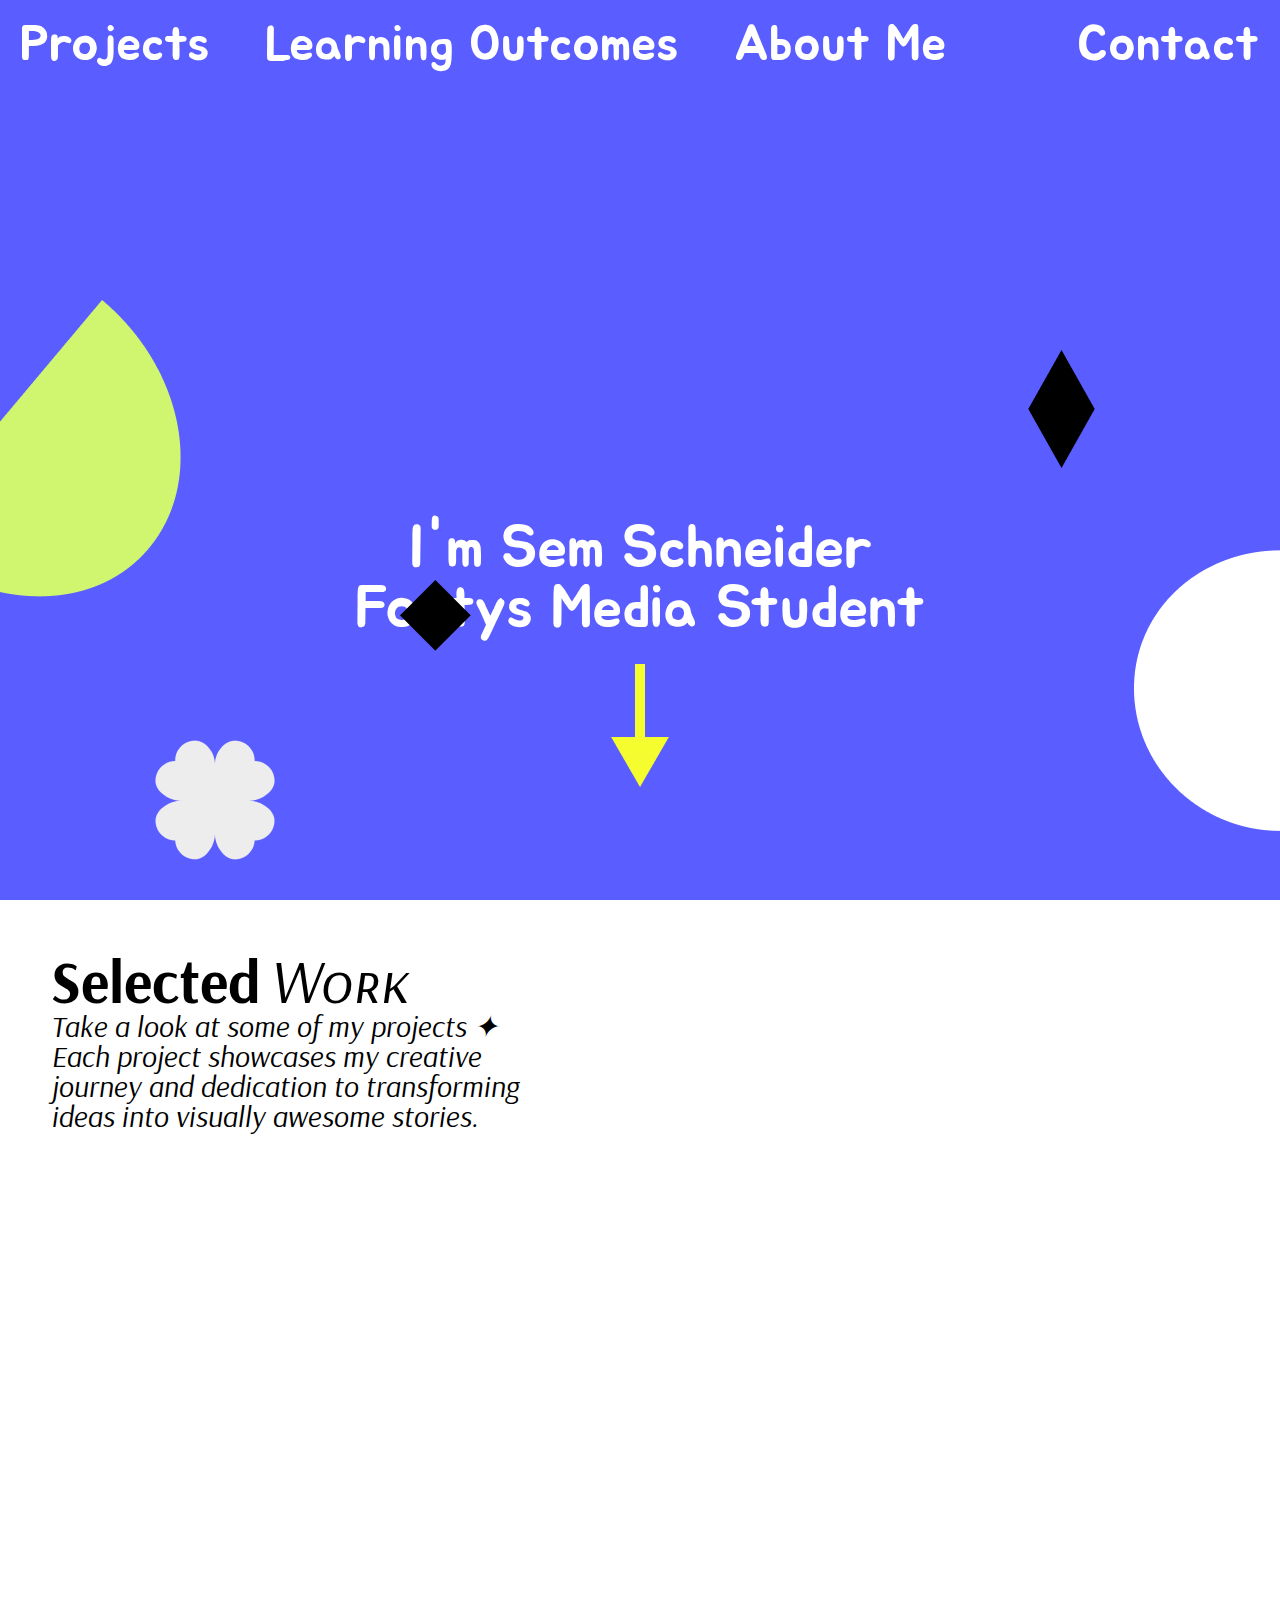
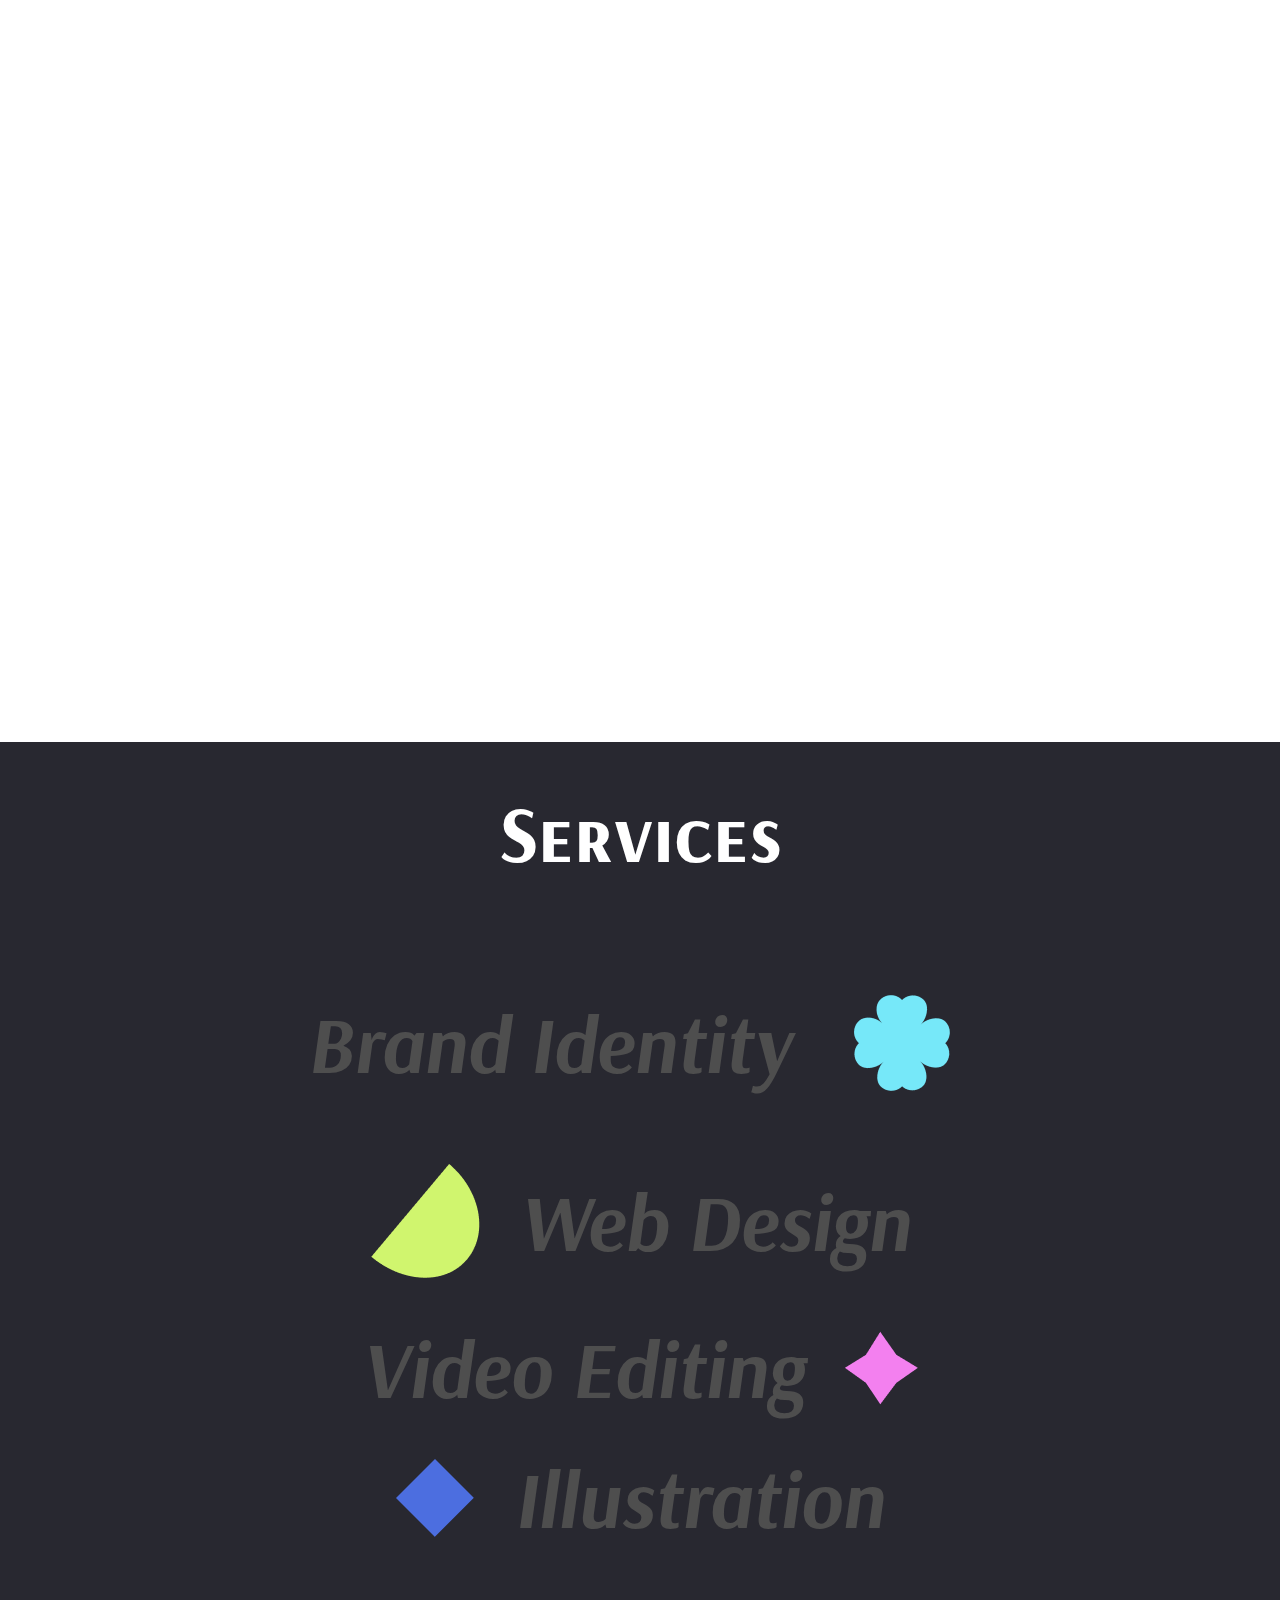
==== commit 975a6ea5: "update banner en LO" ====
--- a/index.html
+++ b/index.html
@@ -58,31 +58,35 @@
             <a href="files/Media Campaign.pdf" target="_blank">
                 <img src="images/Nasmak.png" class="nasmak" alt="Media Campaign">
             </a>
+            <a href="devlink" target="_blank">
+                <img src="images/nasmak banner.png" class="nasmakdev" alt="Nasmak Development">
+            </a>
+
         </div>
     </section>
 
     <section class="fullscreen-services">
-        <h2>Services</h2>
-<div class="service-list">
-    <div class="service-item">
-        <p>Brand Identity</p>
-        <img src="images/clover3.png" alt="Clover" class="vector">
-    </div>
-    <div class="service-item">
-        <img src="images/Ellipse 3.png" alt="Ellipse" class="vector">
-        <p>Web Design</p>
-    </div>
-    <div class="service-item">
-        <p>Video Editing</p>
-        <img src="images/diamond2.png" alt="Diamond" class="vector">
-    </div>
-    <div class="service-item">
-        <img src="images/diamond3.png" alt="Diamond" class="vector">
-        <p>Illustration</p>
-    </div>
-</div>
-
+        <h2 class="services-header">Services</h2>
+        <div class="service-list">
+            <div class="service-item">
+                <p>Brand Identity</p>
+                <img src="images/clover3.png" alt="Clover" class="vector">
+            </div>
+            <div class="service-item">
+                <img src="images/Ellipse 3.png" alt="Ellipse" class="vector">
+                <p>Web Design</p>
+            </div>
+            <div class="service-item">
+                <p>Video Editing</p>
+                <img src="images/diamond2.png" alt="Diamond" class="vector">
+            </div>
+            <div class="service-item">
+                <img src="images/diamond3.png" alt="Diamond" class="vector">
+                <p>Illustration</p>
+            </div>
+        </div>
     </section>
+    
     
 
     <script src="script.js"></script>
--- a/styles/Style.css
+++ b/styles/Style.css
@@ -332,7 +332,6 @@
 .content-section {
     background-color: white;
     padding: 1px;
-    text-align: left;
     margin-left: 50px;
     margin-top: 50px;
 }
@@ -348,6 +347,11 @@
     font-family: 'Arsenal SC', sans-serif;
     font-style: italic; 
     font-size: 60px;
+}
+
+.content-section h2 {
+    font-size: 2em;
+    text-align: left;
 }
 
 .intro-text {
@@ -355,6 +359,7 @@
     font-family: 'Arsenal', sans-serif; 
     font-style: italic;
 max-width: 39%;
+text-align: left;
 }
 
 .imgProjects {
@@ -366,6 +371,11 @@
 
 .healthcare {
     margin-bottom: 50px;
+}
+
+.nasmakdev {
+    border-radius: 50px;
+    margin-top: 50px;
 }
 
 .imgProjects img {
@@ -405,12 +415,13 @@
 }
 
 
+
 .service-list {
     display: flex;
     flex-direction: column;
     align-items: center;
     gap: 50px; 
-    margin-top: 150px;
+    margin-top: 100px;
 }
 
 .service-item {
